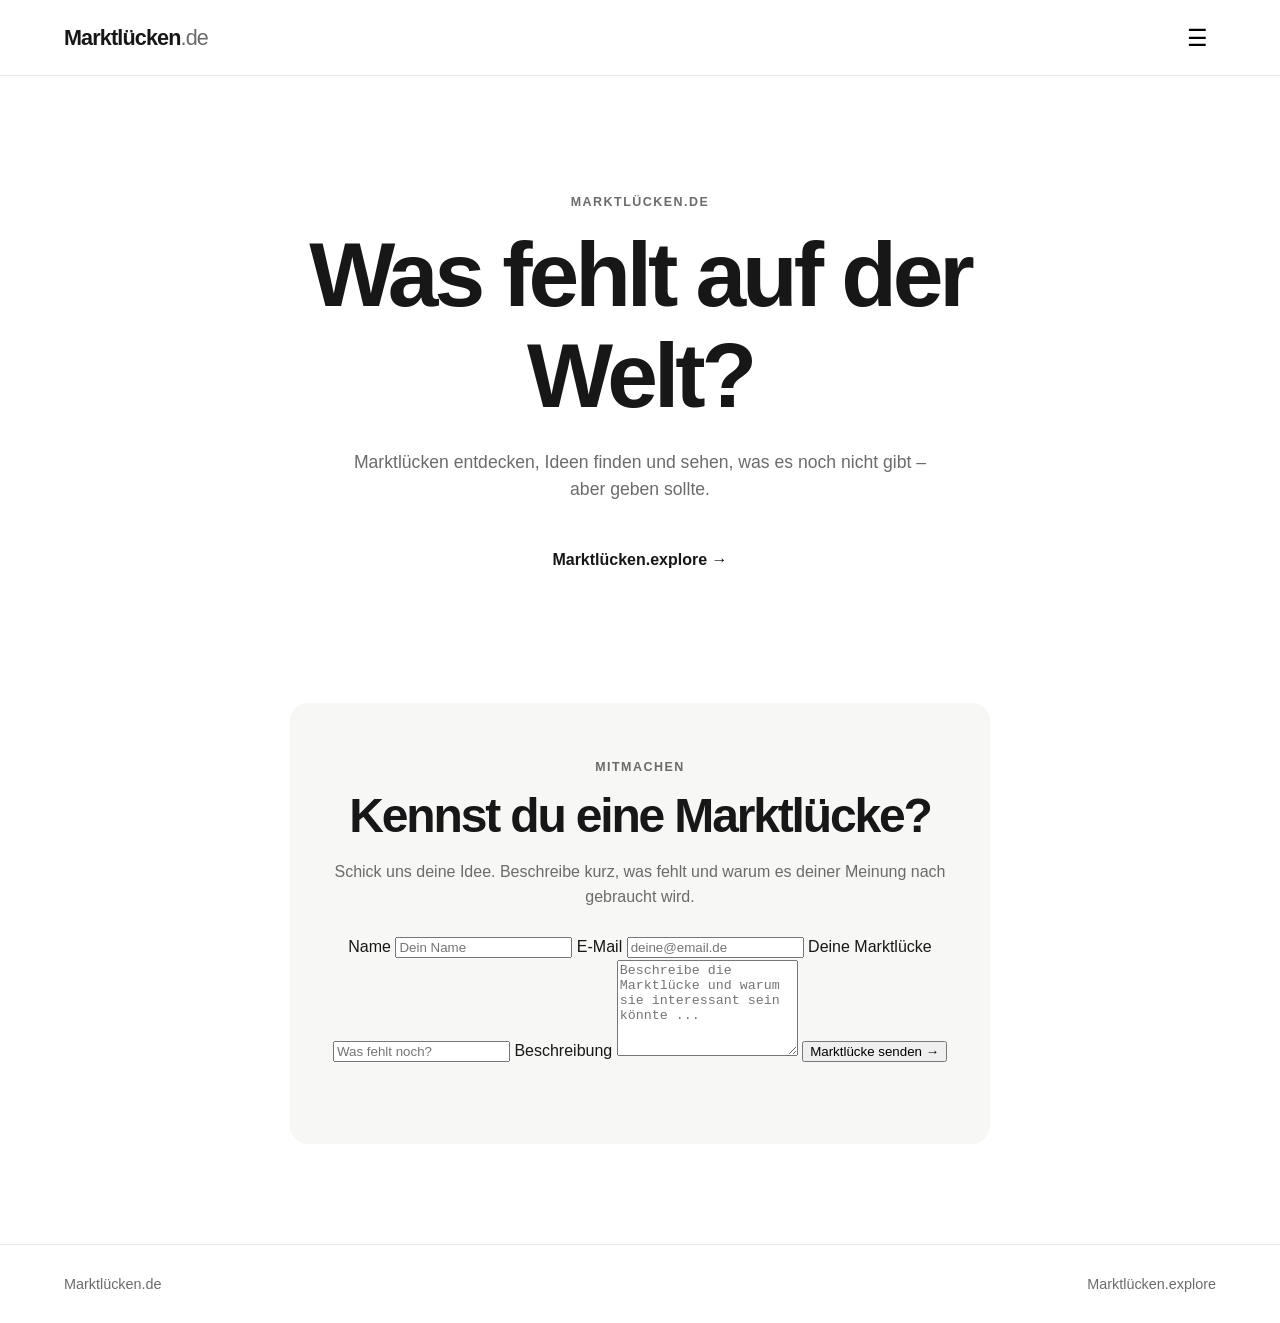
==== index.html @ 11bbe064 "Web3Forms Kontaktformular mit Access Key eingerichtet" ====
<!doctype html>
<html lang="de">
<head>
  <meta charset="UTF-8">
  <meta name="viewport" content="width=device-width, initial-scale=1.0">
  <meta name="description" content="Marktlücken.de – Die Startseite für die Entdeckung neuer Marktlücken.">
  <title>Marktlücken.de</title>
  <link rel="stylesheet" href="style.css">
</head>
<body>
  <header class="header">
    <a class="logo" href="index.html" aria-label="Marktlücken.de Startseite">Marktlücken<span>.de</span></a>
    <button class="menu-button" id="menuButton" aria-label="Menü öffnen" aria-expanded="false">☰</button>
    <nav class="menu" id="menu" aria-hidden="true">
      <a href="explore.html">Marktlücken.explore</a>
      <a href="#neu">Marktlücke einreichen</a>
    </nav>
  </header>

  <main>
    <section class="hero" id="suchen">
      <p class="eyebrow">Marktlücken.de</p>
      <h1>Was fehlt auf der Welt?</h1>
      <p class="intro">Marktlücken entdecken, Ideen finden und sehen, was es noch nicht gibt – aber geben sollte.</p>

      <a class="explore-button explore-button-main" href="explore.html">
        <span>Marktlücken.explore</span>
        <span class="explore-arrow">→</span>
      </a>
    </section>

    <section class="submit-section" id="neu">
      <p class="eyebrow">Mitmachen</p>
      <h2>Kennst du eine Marktlücke?</h2>
      <p>Schick uns deine Idee. Beschreibe kurz, was fehlt und warum es deiner Meinung nach gebraucht wird.</p>

      <form class="contact-form" id="submitForm">
        <input type="hidden" name="access_key" value="c2d65e1c-9440-48fb-8291-b206c6a3649f">
        <input type="hidden" name="subject" value="Neue Marktlücke über Marktlücken.de">
        <input type="hidden" name="from_name" value="Marktlücken.de">

        <label for="name">Name</label>
        <input id="name" name="name" type="text" autocomplete="name" placeholder="Dein Name" required>

        <label for="email">E-Mail</label>
        <input id="email" name="email" type="email" autocomplete="email" placeholder="deine@email.de" required>

        <label for="idea">Deine Marktlücke</label>
        <input id="idea" name="idea" type="text" placeholder="Was fehlt noch?" required>

        <label for="message">Beschreibung</label>
        <textarea id="message" name="message" rows="6" placeholder="Beschreibe die Marktlücke und warum sie interessant sein könnte ..." required></textarea>

        <button class="submit-form-button" type="submit">Marktlücke senden →</button>
        <p class="form-status" id="formStatus" role="status" aria-live="polite"></p>
      </form>
    </section>
  </main>

  <footer>
    <a href="index.html">Marktlücken.de</a>
    <a href="explore.html">Marktlücken.explore</a>
  </footer>

  <script src="script.js"></script>
</body>
</html>
---- style.css ----
* { box-sizing: border-box; }

:root {
  --text: #171717;
  --muted: #6b6b6b;
  --line: #e8e8e8;
  --surface: #f7f7f5;
  --accent: #171717;
}

html { scroll-behavior: smooth; }

body {
  margin: 0;
  color: var(--text);
  background: #fff;
  font-family: Inter, ui-sans-serif, -apple-system, BlinkMacSystemFont, "Segoe UI", sans-serif;
  line-height: 1.55;
}

a { color: inherit; text-decoration: none; }

.header {
  position: relative;
  display: flex;
  align-items: center;
  justify-content: space-between;
  height: 76px;
  padding: 0 5vw;
  border-bottom: 1px solid var(--line);
}

.logo { font-size: 1.35rem; font-weight: 800; letter-spacing: -0.04em; }
.logo span { font-weight: 500; color: var(--muted); }

.menu-button {
  border: 0;
  background: transparent;
  font-size: 1.45rem;
  cursor: pointer;
  padding: 8px;
}

.menu {
  position: absolute;
  z-index: 10;
  top: 68px;
  right: 5vw;
  display: none;
  width: 235px;
  padding: 10px;
  background: white;
  border: 1px solid var(--line);
  box-shadow: 0 12px 35px rgba(0,0,0,.08);
}
.menu.open { display: grid; }
.menu a { padding: 11px 12px; border-radius: 8px; font-size: .95rem; }
.menu a:hover { background: var(--surface); }

.hero {
  max-width: 900px;
  margin: 0 auto;
  padding: 13vh 24px 11vh;
  text-align: center;
}

.eyebrow {
  margin: 0 0 12px;
  color: var(--muted);
  font-size: .78rem;
  font-weight: 700;
  letter-spacing: .12em;
  text-transform: uppercase;
}

h1, h2, h3 { line-height: 1.1; letter-spacing: -.045em; }
h1 { margin: 0; font-size: clamp(2.8rem, 8vw, 5.7rem); }
h2 { margin: 0; font-size: clamp(2rem, 4vw, 3rem); }
h3 { margin: 12px 0 8px; font-size: 1.35rem; }

.intro { max-width: 590px; margin: 24px auto 32px; color: var(--muted); font-size: 1.1rem; }

.search { display: flex; max-width: 650px; margin: 0 auto 15px; padding: 5px; border: 1px solid #d8d8d8; border-radius: 12px; }
.search input { min-width: 0; flex: 1; border: 0; outline: 0; padding: 13px 14px; font: inherit; font-size: 1rem; }
.search button, .explore-button, .outline-button { border: 0; border-radius: 8px; padding: 12px 18px; background: var(--accent); color: #fff; font: inherit; font-weight: 650; cursor: pointer; }
.explore-button { display: inline-block; background: transparent; color: var(--text); }
.explore-button:hover { text-decoration: underline; }

.section { max-width: 1100px; margin: 0 auto; padding: 80px 24px; }
.section-heading { margin-bottom: 28px; }
.cards { display: grid; grid-template-columns: repeat(3, 1fr); gap: 16px; }
.card { padding: 25px; border: 1px solid var(--line); border-radius: 14px; }
.card p { margin: 0 0 22px; color: var(--muted); }
.card a { font-weight: 650; font-size: .92rem; }
.tag { color: var(--muted); font-size: .78rem; font-weight: 650; }

.submit-section { margin: 20px auto 100px; max-width: 700px; padding: 55px 30px; text-align: center; background: var(--surface); border-radius: 18px; }
.submit-section p:not(.eyebrow) { color: var(--muted); margin: 18px auto 25px; }
.outline-button { background: transparent; color: var(--text); border: 1px solid #bbb; }

footer { display: flex; justify-content: space-between; padding: 28px 5vw; border-top: 1px solid var(--line); color: var(--muted); font-size: .9rem; }
footer a:hover { color: var(--text); }

.sr-only { position: absolute; width: 1px; height: 1px; padding: 0; margin: -1px; overflow: hidden; clip: rect(0,0,0,0); white-space: nowrap; border: 0; }

@media (max-width: 720px) {
  .hero { padding-top: 10vh; }
  .cards { grid-template-columns: 1fr; }
  .search { flex-direction: column; border: 0; gap: 8px; }
  .search input { border: 1px solid #d8d8d8; border-radius: 10px; }
  .search button { width: 100%; }
  footer { flex-direction: column; gap: 8px; }
}
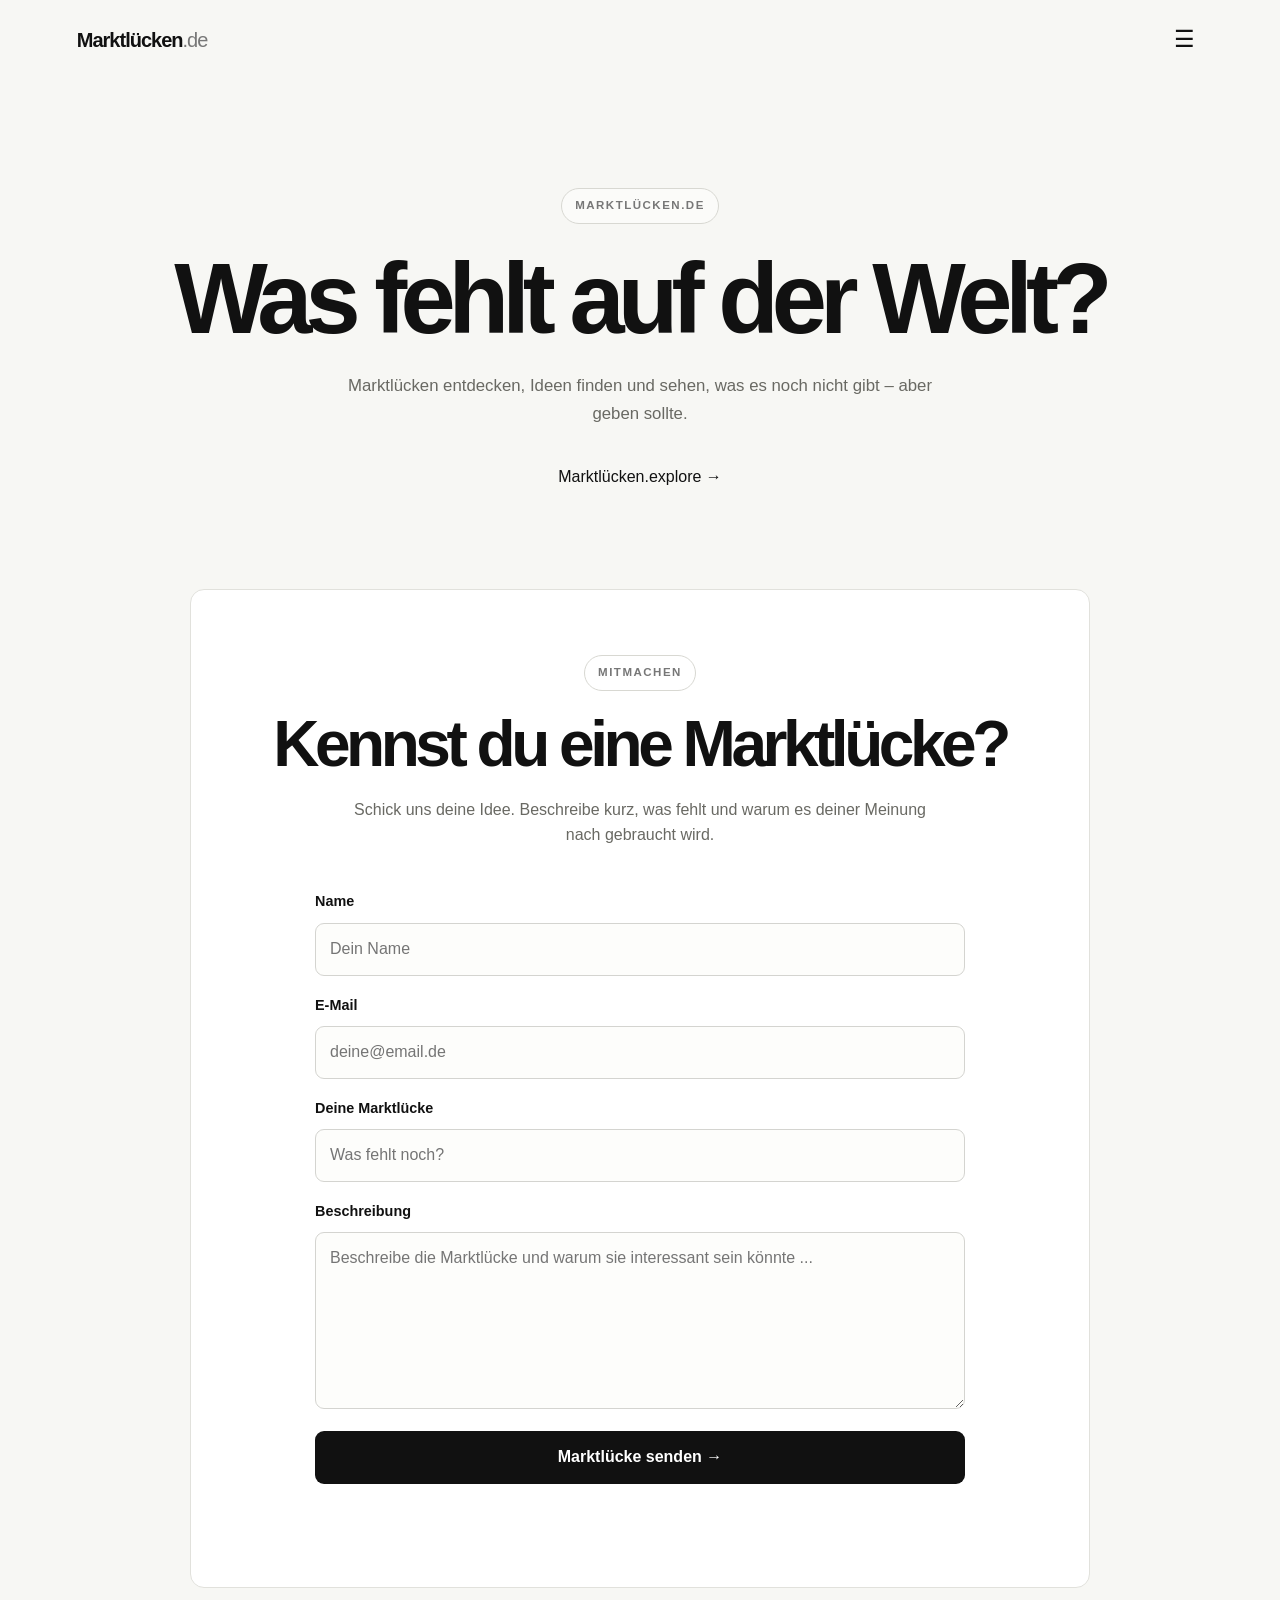
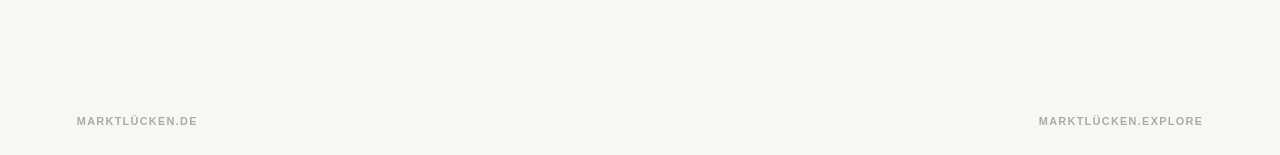
==== commit 17e206dd: "Favicon und Apple Touch Icon auf Startseite einbinden" ====
--- a/index.html
+++ b/index.html
@@ -5,6 +5,10 @@
   <meta name="viewport" content="width=device-width, initial-scale=1.0">
   <meta name="description" content="Marktlücken.de – Die Startseite für die Entdeckung neuer Marktlücken.">
   <title>Marktlücken.de</title>
+  <link rel="apple-touch-icon" sizes="180x180" href="/apple-touch-icon.png">
+  <link rel="icon" type="image/png" sizes="32x32" href="/favicon-32x32.png">
+  <link rel="icon" type="image/png" sizes="16x16" href="/favicon-16x16.png">
+  <link rel="manifest" href="/site.webmanifest">
   <link rel="stylesheet" href="style.css">
 </head>
 <body>
--- a/style.css
+++ b/style.css
@@ -1,113 +1,36 @@
 * { box-sizing: border-box; }
-
-:root {
-  --text: #171717;
-  --muted: #6b6b6b;
-  --line: #e8e8e8;
-  --surface: #f7f7f5;
-  --accent: #171717;
-}
-
-html { scroll-behavior: smooth; }
-
-body {
-  margin: 0;
-  color: var(--text);
-  background: #fff;
-  font-family: Inter, ui-sans-serif, -apple-system, BlinkMacSystemFont, "Segoe UI", sans-serif;
-  line-height: 1.55;
-}
-
-a { color: inherit; text-decoration: none; }
-
-.header {
-  position: relative;
-  display: flex;
-  align-items: center;
-  justify-content: space-between;
-  height: 76px;
-  padding: 0 5vw;
-  border-bottom: 1px solid var(--line);
-}
-
-.logo { font-size: 1.35rem; font-weight: 800; letter-spacing: -0.04em; }
-.logo span { font-weight: 500; color: var(--muted); }
-
-.menu-button {
-  border: 0;
-  background: transparent;
-  font-size: 1.45rem;
-  cursor: pointer;
-  padding: 8px;
-}
-
-.menu {
-  position: absolute;
-  z-index: 10;
-  top: 68px;
-  right: 5vw;
-  display: none;
-  width: 235px;
-  padding: 10px;
-  background: white;
-  border: 1px solid var(--line);
-  box-shadow: 0 12px 35px rgba(0,0,0,.08);
-}
-.menu.open { display: grid; }
-.menu a { padding: 11px 12px; border-radius: 8px; font-size: .95rem; }
-.menu a:hover { background: var(--surface); }
-
-.hero {
-  max-width: 900px;
-  margin: 0 auto;
-  padding: 13vh 24px 11vh;
-  text-align: center;
-}
-
-.eyebrow {
-  margin: 0 0 12px;
-  color: var(--muted);
-  font-size: .78rem;
-  font-weight: 700;
-  letter-spacing: .12em;
-  text-transform: uppercase;
-}
-
-h1, h2, h3 { line-height: 1.1; letter-spacing: -.045em; }
-h1 { margin: 0; font-size: clamp(2.8rem, 8vw, 5.7rem); }
-h2 { margin: 0; font-size: clamp(2rem, 4vw, 3rem); }
-h3 { margin: 12px 0 8px; font-size: 1.35rem; }
-
-.intro { max-width: 590px; margin: 24px auto 32px; color: var(--muted); font-size: 1.1rem; }
-
-.search { display: flex; max-width: 650px; margin: 0 auto 15px; padding: 5px; border: 1px solid #d8d8d8; border-radius: 12px; }
-.search input { min-width: 0; flex: 1; border: 0; outline: 0; padding: 13px 14px; font: inherit; font-size: 1rem; }
-.search button, .explore-button, .outline-button { border: 0; border-radius: 8px; padding: 12px 18px; background: var(--accent); color: #fff; font: inherit; font-weight: 650; cursor: pointer; }
-.explore-button { display: inline-block; background: transparent; color: var(--text); }
-.explore-button:hover { text-decoration: underline; }
-
-.section { max-width: 1100px; margin: 0 auto; padding: 80px 24px; }
-.section-heading { margin-bottom: 28px; }
-.cards { display: grid; grid-template-columns: repeat(3, 1fr); gap: 16px; }
-.card { padding: 25px; border: 1px solid var(--line); border-radius: 14px; }
-.card p { margin: 0 0 22px; color: var(--muted); }
-.card a { font-weight: 650; font-size: .92rem; }
-.tag { color: var(--muted); font-size: .78rem; font-weight: 650; }
-
-.submit-section { margin: 20px auto 100px; max-width: 700px; padding: 55px 30px; text-align: center; background: var(--surface); border-radius: 18px; }
-.submit-section p:not(.eyebrow) { color: var(--muted); margin: 18px auto 25px; }
-.outline-button { background: transparent; color: var(--text); border: 1px solid #bbb; }
-
-footer { display: flex; justify-content: space-between; padding: 28px 5vw; border-top: 1px solid var(--line); color: var(--muted); font-size: .9rem; }
-footer a:hover { color: var(--text); }
-
-.sr-only { position: absolute; width: 1px; height: 1px; padding: 0; margin: -1px; overflow: hidden; clip: rect(0,0,0,0); white-space: nowrap; border: 0; }
-
-@media (max-width: 720px) {
-  .hero { padding-top: 10vh; }
-  .cards { grid-template-columns: 1fr; }
-  .search { flex-direction: column; border: 0; gap: 8px; }
-  .search input { border: 1px solid #d8d8d8; border-radius: 10px; }
-  .search button { width: 100%; }
-  footer { flex-direction: column; gap: 8px; }
-}
+:root { --text:#111; --muted:#696963; --line:#d8d8d2; --surface:#fff; --page:#f7f7f4; }
+html { scroll-behavior:smooth; }
+body { margin:0; min-height:100vh; color:var(--text); background:var(--page); font-family:Inter,-apple-system,BlinkMacSystemFont,"Segoe UI",sans-serif; line-height:1.55; }
+a { color:inherit; text-decoration:none; } button,input,textarea,select { font:inherit; }
+.header { position:relative; height:80px; display:flex; align-items:center; justify-content:space-between; padding:0 6vw; }
+.logo { font-size:1.25rem; font-weight:800; letter-spacing:-.05em; } .logo span { font-weight:400; color:#777; }
+.menu-button { border:0; background:transparent; color:var(--text); font-size:1.45rem; cursor:pointer; padding:8px; }
+.menu { position:absolute; z-index:20; top:68px; right:6vw; display:none; width:250px; padding:10px; background:#fff; border:1px solid var(--line); border-radius:10px; box-shadow:0 16px 40px rgba(0,0,0,.08); }
+.menu.open { display:grid; } .menu a { padding:11px 12px; border-radius:8px; font-size:.92rem; } .menu a:hover { background:#f3f3ef; }
+main { min-height:calc(100vh - 80px); } .hero { max-width:1000px; margin:0 auto; padding:12vh 24px 11vh; text-align:center; }
+.eyebrow { display:inline-flex; align-items:center; gap:8px; margin:0 0 26px; padding:8px 13px; border:1px solid var(--line); border-radius:999px; color:#777; background:rgba(255,255,255,.45); font-size:.72rem; font-weight:800; letter-spacing:.13em; text-transform:uppercase; }
+h1,h2,h3 { line-height:.98; letter-spacing:-.07em; } h1 { margin:0; font-size:clamp(3.2rem,8vw,6.2rem); font-weight:850; } h2 { margin:0; font-size:clamp(2.4rem,5vw,4.6rem); font-weight:850; } h3 { margin:12px 0 8px; font-size:1.55rem; }
+.intro { max-width:600px; margin:25px auto 38px; color:var(--muted); font-size:1.05rem; line-height:1.65; }
+.submit-section { width:min(900px,calc(100% - 32px)); margin:0 auto 100px; padding:65px 40px; text-align:center; background:#fff; border:1px solid #e1e1dc; border-radius:14px; }
+.submit-section .eyebrow { margin-bottom:22px; } .submit-section > p:not(.eyebrow) { max-width:580px; margin:22px auto 32px; color:var(--muted); }
+.contact-form { max-width:650px; margin:35px auto 0; display:grid; gap:10px; text-align:left; } .contact-form label { margin-top:8px; font-size:.9rem; font-weight:700; }
+.contact-form input,.contact-form textarea { width:100%; border:1px solid #d4d4d0; border-radius:9px; background:#fdfdfb; color:var(--text); padding:13px 14px; outline:none; } .contact-form input:focus,.contact-form textarea:focus { border-color:#777; box-shadow:0 0 0 3px rgba(0,0,0,.05); } .contact-form textarea { resize:vertical; min-height:150px; }
+.submit-form-button,.outline-button { cursor:pointer; border-radius:9px; padding:14px 18px; font-weight:750; transition:transform .2s ease,background .2s ease,box-shadow .2s ease; }
+.submit-form-button { margin-top:12px; border:0; background:#111; color:#fff; } .submit-form-button:hover,.outline-button:hover { transform:translateY(-2px); } .submit-form-button:disabled { cursor:wait; opacity:.6; }
+.form-status { min-height:24px; margin:4px 0 0; font-size:.92rem; text-align:center; } .form-status.success { color:#28723b; } .form-status.error { color:#a12828; }
+.explore-hero { padding-bottom:7vh; } .search { width:min(650px,100%); margin:0 auto; display:flex; gap:10px; } .search input { flex:1; min-width:0; border:1px solid #d4d4d0; border-radius:9px; background:#fff; padding:15px 16px; outline:none; } .search input:focus { border-color:#777; box-shadow:0 0 0 3px rgba(0,0,0,.05); } .search button { border:0; border-radius:9px; padding:0 22px; background:#111; color:#fff; font-weight:750; cursor:pointer; }
+.section { width:min(1100px,calc(100% - 32px)); margin:0 auto 100px; } .section-heading { display:flex; align-items:end; justify-content:space-between; gap:36px; margin-bottom:35px; } .section-heading .eyebrow { margin-bottom:16px; }
+.results-count { margin:14px 0 0; color:var(--muted); font-size:.88rem; }
+.explore-controls { display:flex; align-items:end; justify-content:flex-end; flex-wrap:wrap; gap:10px; padding:10px; border:1px solid #deded8; border-radius:14px; background:#fff; box-shadow:0 8px 25px rgba(0,0,0,.035); }
+.explore-controls label { display:grid; gap:5px; min-width:155px; } .explore-controls label > span { padding-left:2px; color:#777; font-size:.66rem; font-weight:800; letter-spacing:.1em; text-transform:uppercase; }
+.explore-controls select { width:100%; height:44px; border:1px solid #d4d4d0; border-radius:9px; background:#f9f9f6; color:#111; padding:0 34px 0 12px; outline:none; cursor:pointer; } .explore-controls select:hover { background:#f3f3ef; } .explore-controls select:focus { border-color:#777; box-shadow:0 0 0 3px rgba(0,0,0,.05); }
+.random-button { height:44px; border:0; border-radius:9px; padding:0 15px; background:#111; color:#fff; font-weight:750; cursor:pointer; white-space:nowrap; transition:transform .2s ease,box-shadow .2s ease; } .random-button span { display:inline-block; margin-left:6px; transition:transform .2s ease; } .random-button:hover { transform:translateY(-2px); box-shadow:0 8px 18px rgba(0,0,0,.12); } .random-button:hover span { transform:translate(2px,-2px); }
+.cards { display:grid; grid-template-columns:repeat(2,minmax(0,1fr)); gap:16px; } .card { padding:30px; background:#fff; border:1px solid #e1e1dc; border-radius:12px; transition:transform .2s ease,box-shadow .2s ease; } .card:hover { transform:translateY(-3px); box-shadow:0 14px 30px rgba(0,0,0,.07); }
+.card-topline { display:flex; align-items:center; justify-content:space-between; gap:12px; } .idea-number { font-size:.72rem; font-weight:850; letter-spacing:.1em; color:#111; } .card .tag { color:#777; font-size:.7rem; font-weight:800; letter-spacing:.11em; text-transform:uppercase; } .card p { margin:0 0 20px; color:var(--muted); line-height:1.65; } .card a { font-size:.9rem; font-weight:750; } .card a:hover { text-decoration:underline; }
+.no-results { color:var(--muted); text-align:center; padding:30px; } .outline-button { border:1px solid #bbb; background:transparent; color:#111; white-space:nowrap; }
+footer { display:flex; justify-content:space-between; gap:20px; padding:25px 6vw; color:#aaa; font-size:.68rem; font-weight:700; letter-spacing:.12em; text-transform:uppercase; } footer a:hover { color:#111; }
+.sr-only { position:absolute; width:1px; height:1px; padding:0; margin:-1px; overflow:hidden; clip:rect(0,0,0,0); white-space:nowrap; border:0; }
+@media(max-width:900px){ .section-heading{align-items:flex-start;flex-direction:column}.explore-controls{width:100%;justify-content:flex-start} }
+@media(max-width:720px){ .header{height:70px;padding:0 24px}.menu{top:62px;right:24px}main{min-height:calc(100vh - 70px)}.hero{padding:9vh 20px 8vh}h1{font-size:14vw}.intro{font-size:.96rem}.submit-section{padding:45px 20px}.search{flex-direction:column}.search button{min-height:50px}.explore-controls{display:grid;grid-template-columns:1fr 1fr;padding:9px}.explore-controls label{min-width:0}.random-button{width:100%;grid-column:1 / -1}.cards{grid-template-columns:1fr}.card{padding:24px}footer{flex-direction:column;gap:8px;padding:20px 24px} }
+@media(max-width:430px){ .explore-controls{grid-template-columns:1fr}.random-button{grid-column:auto} }
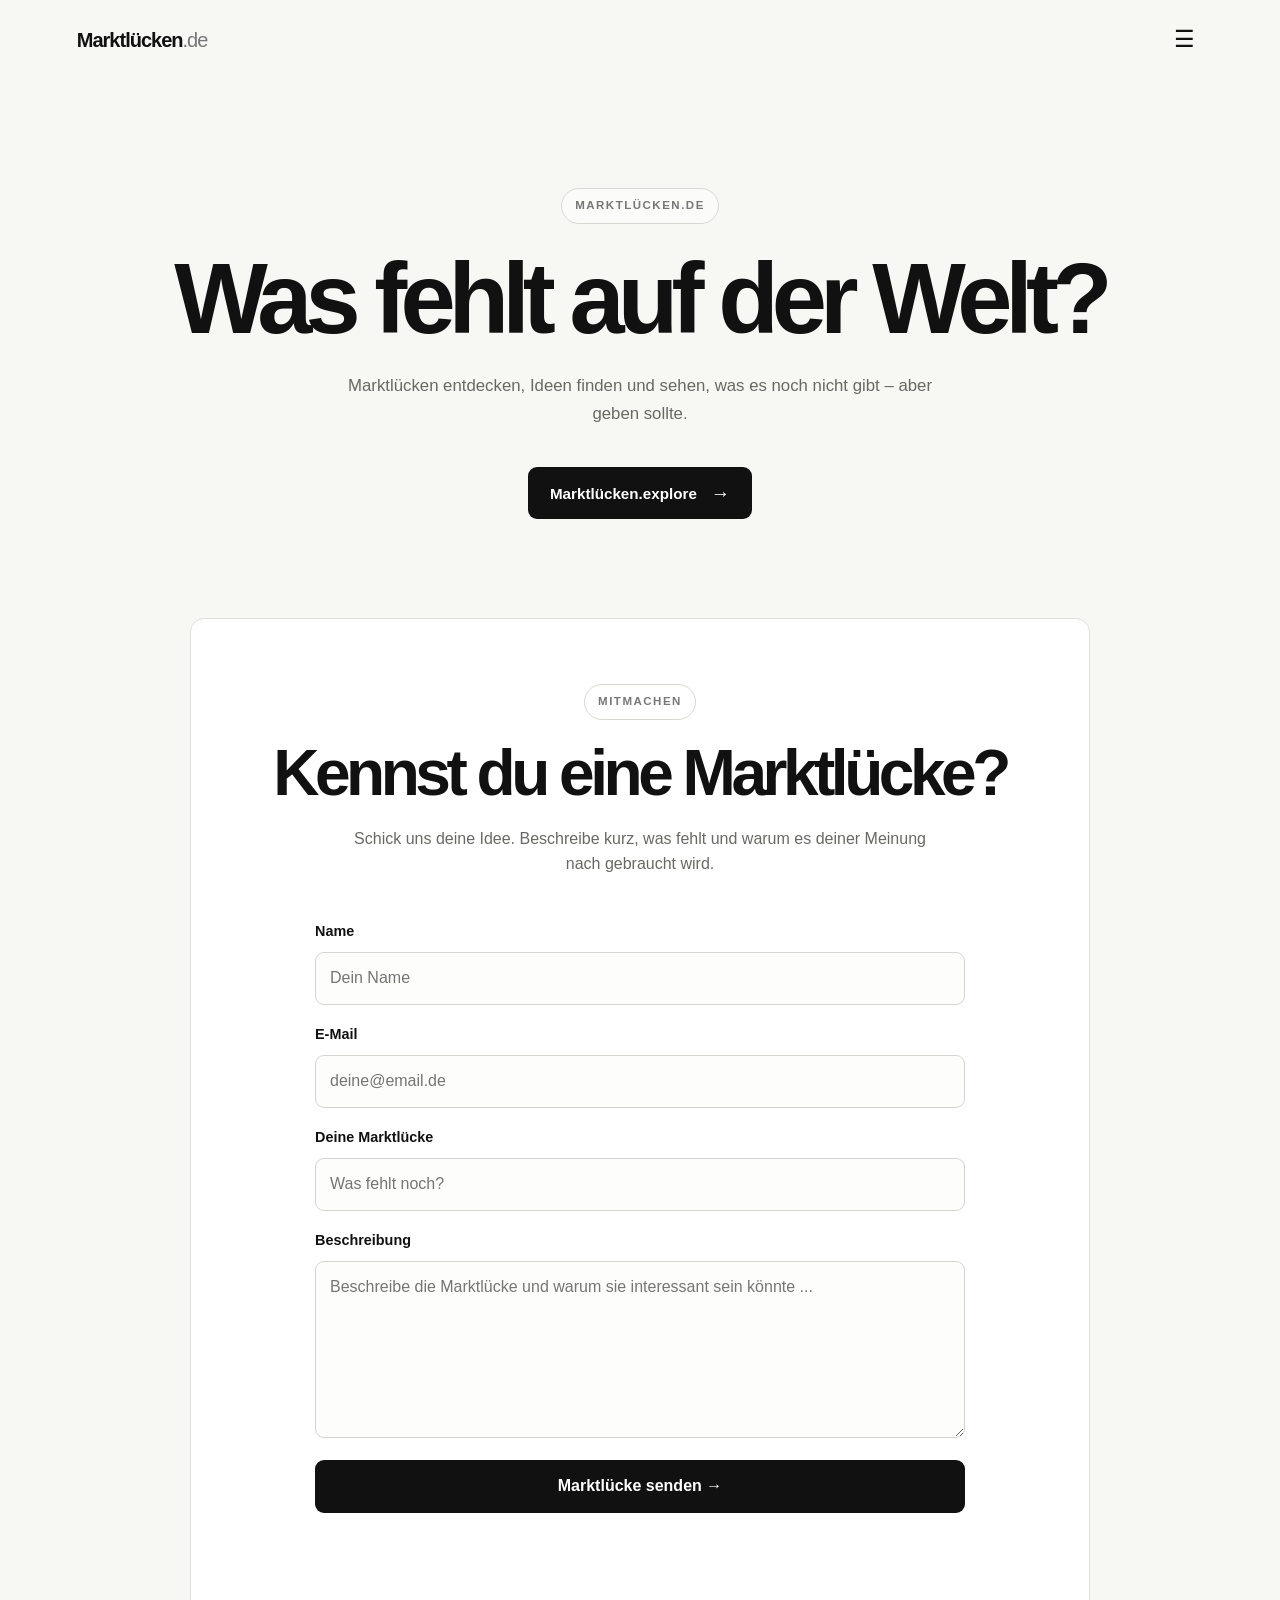
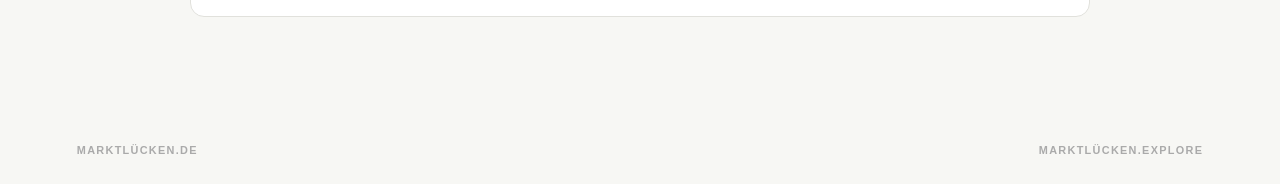
==== commit 81933513: "CSS-Cache für Explore-Button umgehen" ====
--- a/index.html
+++ b/index.html
@@ -5,11 +5,12 @@
   <meta name="viewport" content="width=device-width, initial-scale=1.0">
   <meta name="description" content="Marktlücken.de – Die Startseite für die Entdeckung neuer Marktlücken.">
   <title>Marktlücken.de</title>
-  <link rel="apple-touch-icon" sizes="180x180" href="/apple-touch-icon.png">
-  <link rel="icon" type="image/png" sizes="32x32" href="/favicon-32x32.png">
-  <link rel="icon" type="image/png" sizes="16x16" href="/favicon-16x16.png">
-  <link rel="manifest" href="/site.webmanifest">
-  <link rel="stylesheet" href="style.css">
+  <link rel="icon" href="favicon.ico" sizes="any">
+  <link rel="icon" type="image/png" sizes="32x32" href="favicon-32x32.png">
+  <link rel="icon" type="image/png" sizes="16x16" href="favicon-16x16.png">
+  <link rel="apple-touch-icon" sizes="180x180" href="apple-touch-icon.png">
+  <link rel="manifest" href="site.webmanifest">
+  <link rel="stylesheet" href="style.css?v=2">
 </head>
 <body>
   <header class="header">
--- a/style.css
+++ b/style.css
@@ -12,6 +12,11 @@
 .eyebrow { display:inline-flex; align-items:center; gap:8px; margin:0 0 26px; padding:8px 13px; border:1px solid var(--line); border-radius:999px; color:#777; background:rgba(255,255,255,.45); font-size:.72rem; font-weight:800; letter-spacing:.13em; text-transform:uppercase; }
 h1,h2,h3 { line-height:.98; letter-spacing:-.07em; } h1 { margin:0; font-size:clamp(3.2rem,8vw,6.2rem); font-weight:850; } h2 { margin:0; font-size:clamp(2.4rem,5vw,4.6rem); font-weight:850; } h3 { margin:12px 0 8px; font-size:1.55rem; }
 .intro { max-width:600px; margin:25px auto 38px; color:var(--muted); font-size:1.05rem; line-height:1.65; }
+.explore-button { display:inline-flex; align-items:center; justify-content:center; gap:14px; min-height:52px; padding:0 22px; border:0; border-radius:9px; background:#111; color:#fff; font-size:.95rem; font-weight:750; line-height:1; cursor:pointer; transition:transform .2s ease,box-shadow .2s ease,background .2s ease; }
+.explore-button:hover { transform:translateY(-2px); box-shadow:0 10px 22px rgba(0,0,0,.14); background:#222; }
+.explore-button-main { margin-top:2px; }
+.explore-arrow { display:inline-block; font-size:1.2rem; transition:transform .2s ease; }
+.explore-button:hover .explore-arrow { transform:translateX(4px); }
 .submit-section { width:min(900px,calc(100% - 32px)); margin:0 auto 100px; padding:65px 40px; text-align:center; background:#fff; border:1px solid #e1e1dc; border-radius:14px; }
 .submit-section .eyebrow { margin-bottom:22px; } .submit-section > p:not(.eyebrow) { max-width:580px; margin:22px auto 32px; color:var(--muted); }
 .contact-form { max-width:650px; margin:35px auto 0; display:grid; gap:10px; text-align:left; } .contact-form label { margin-top:8px; font-size:.9rem; font-weight:700; }
@@ -23,7 +28,7 @@
 .section { width:min(1100px,calc(100% - 32px)); margin:0 auto 100px; } .section-heading { display:flex; align-items:end; justify-content:space-between; gap:36px; margin-bottom:35px; } .section-heading .eyebrow { margin-bottom:16px; }
 .results-count { margin:14px 0 0; color:var(--muted); font-size:.88rem; }
 .explore-controls { display:flex; align-items:end; justify-content:flex-end; flex-wrap:wrap; gap:10px; padding:10px; border:1px solid #deded8; border-radius:14px; background:#fff; box-shadow:0 8px 25px rgba(0,0,0,.035); }
-.explore-controls label { display:grid; gap:5px; min-width:155px; } .explore-controls label > span { padding-left:2px; color:#777; font-size:.66rem; font-weight:800; letter-spacing:.1em; text-transform:uppercase; }
+.explore-controls label { display:grid; gap:5px; min-width:155px; } .explore-controls label > span { padding-left:2px; color:#777; font-size:.66em; font-weight:800; letter-spacing:.1em; text-transform:uppercase; }
 .explore-controls select { width:100%; height:44px; border:1px solid #d4d4d0; border-radius:9px; background:#f9f9f6; color:#111; padding:0 34px 0 12px; outline:none; cursor:pointer; } .explore-controls select:hover { background:#f3f3ef; } .explore-controls select:focus { border-color:#777; box-shadow:0 0 0 3px rgba(0,0,0,.05); }
 .random-button { height:44px; border:0; border-radius:9px; padding:0 15px; background:#111; color:#fff; font-weight:750; cursor:pointer; white-space:nowrap; transition:transform .2s ease,box-shadow .2s ease; } .random-button span { display:inline-block; margin-left:6px; transition:transform .2s ease; } .random-button:hover { transform:translateY(-2px); box-shadow:0 8px 18px rgba(0,0,0,.12); } .random-button:hover span { transform:translate(2px,-2px); }
 .cards { display:grid; grid-template-columns:repeat(2,minmax(0,1fr)); gap:16px; } .card { padding:30px; background:#fff; border:1px solid #e1e1dc; border-radius:12px; transition:transform .2s ease,box-shadow .2s ease; } .card:hover { transform:translateY(-3px); box-shadow:0 14px 30px rgba(0,0,0,.07); }
@@ -32,5 +37,5 @@
 footer { display:flex; justify-content:space-between; gap:20px; padding:25px 6vw; color:#aaa; font-size:.68rem; font-weight:700; letter-spacing:.12em; text-transform:uppercase; } footer a:hover { color:#111; }
 .sr-only { position:absolute; width:1px; height:1px; padding:0; margin:-1px; overflow:hidden; clip:rect(0,0,0,0); white-space:nowrap; border:0; }
 @media(max-width:900px){ .section-heading{align-items:flex-start;flex-direction:column}.explore-controls{width:100%;justify-content:flex-start} }
-@media(max-width:720px){ .header{height:70px;padding:0 24px}.menu{top:62px;right:24px}main{min-height:calc(100vh - 70px)}.hero{padding:9vh 20px 8vh}h1{font-size:14vw}.intro{font-size:.96rem}.submit-section{padding:45px 20px}.search{flex-direction:column}.search button{min-height:50px}.explore-controls{display:grid;grid-template-columns:1fr 1fr;padding:9px}.explore-controls label{min-width:0}.random-button{width:100%;grid-column:1 / -1}.cards{grid-template-columns:1fr}.card{padding:24px}footer{flex-direction:column;gap:8px;padding:20px 24px} }
+@media(max-width:720px){ .header{height:70px;padding:0 24px}.menu{top:62px;right:24px}main{min-height:calc(100vh - 70px)}.hero{padding:9vh 20px 8vh}h1{font-size:14vw}.intro{font-size:.96rem}.explore-button{min-height:50px;width:100%;max-width:320px}.submit-section{padding:45px 20px}.search{flex-direction:column}.search button{min-height:50px}.explore-controls{display:grid;grid-template-columns:1fr 1fr;padding:9px}.explore-controls label{min-width:0}.random-button{width:100%;grid-column:1 / -1}.cards{grid-template-columns:1fr}.card{padding:24px}footer{flex-direction:column;gap:8px;padding:20px 24px} }
 @media(max-width:430px){ .explore-controls{grid-template-columns:1fr}.random-button{grid-column:auto} }
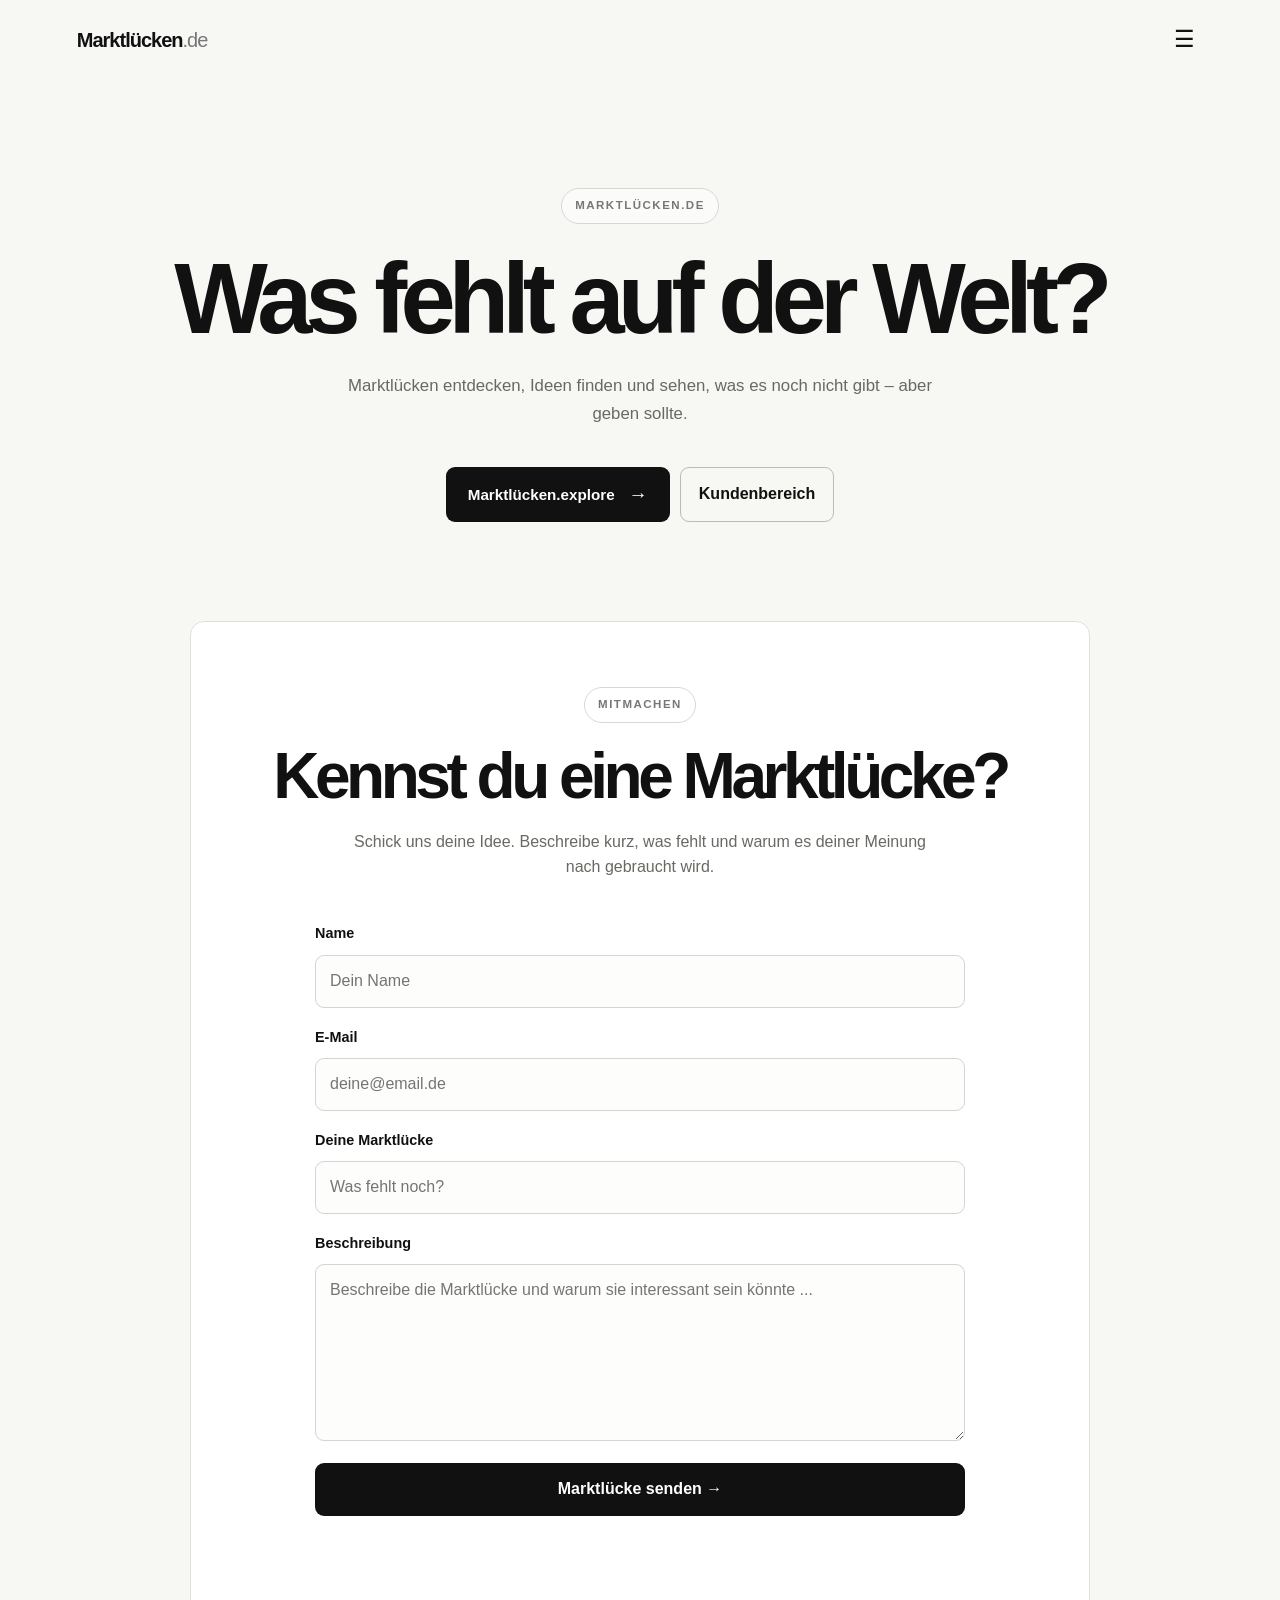
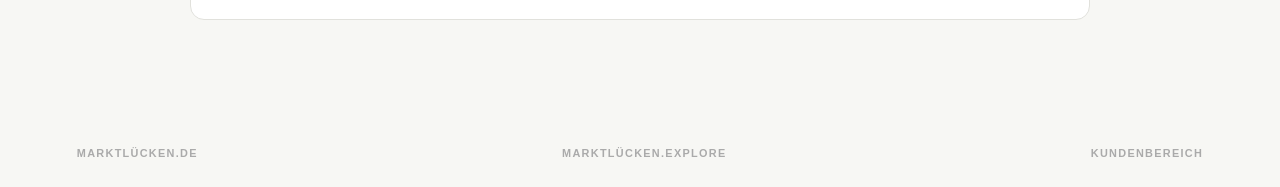
==== commit 28066d80: "Startseite um Kundenbereich und Notfallmodus ergänzen" ====
--- a/index.html
+++ b/index.html
@@ -1,72 +1 @@
-<!doctype html>
-<html lang="de">
-<head>
-  <meta charset="UTF-8">
-  <meta name="viewport" content="width=device-width, initial-scale=1.0">
-  <meta name="description" content="Marktlücken.de – Die Startseite für die Entdeckung neuer Marktlücken.">
-  <title>Marktlücken.de</title>
-  <link rel="icon" href="favicon.ico" sizes="any">
-  <link rel="icon" type="image/png" sizes="32x32" href="favicon-32x32.png">
-  <link rel="icon" type="image/png" sizes="16x16" href="favicon-16x16.png">
-  <link rel="apple-touch-icon" sizes="180x180" href="apple-touch-icon.png">
-  <link rel="manifest" href="site.webmanifest">
-  <link rel="stylesheet" href="style.css?v=2">
-</head>
-<body>
-  <header class="header">
-    <a class="logo" href="index.html" aria-label="Marktlücken.de Startseite">Marktlücken<span>.de</span></a>
-    <button class="menu-button" id="menuButton" aria-label="Menü öffnen" aria-expanded="false">☰</button>
-    <nav class="menu" id="menu" aria-hidden="true">
-      <a href="explore.html">Marktlücken.explore</a>
-      <a href="#neu">Marktlücke einreichen</a>
-    </nav>
-  </header>
-
-  <main>
-    <section class="hero" id="suchen">
-      <p class="eyebrow">Marktlücken.de</p>
-      <h1>Was fehlt auf der Welt?</h1>
-      <p class="intro">Marktlücken entdecken, Ideen finden und sehen, was es noch nicht gibt – aber geben sollte.</p>
-
-      <a class="explore-button explore-button-main" href="explore.html">
-        <span>Marktlücken.explore</span>
-        <span class="explore-arrow">→</span>
-      </a>
-    </section>
-
-    <section class="submit-section" id="neu">
-      <p class="eyebrow">Mitmachen</p>
-      <h2>Kennst du eine Marktlücke?</h2>
-      <p>Schick uns deine Idee. Beschreibe kurz, was fehlt und warum es deiner Meinung nach gebraucht wird.</p>
-
-      <form class="contact-form" id="submitForm">
-        <input type="hidden" name="access_key" value="c2d65e1c-9440-48fb-8291-b206c6a3649f">
-        <input type="hidden" name="subject" value="Neue Marktlücke über Marktlücken.de">
-        <input type="hidden" name="from_name" value="Marktlücken.de">
-
-        <label for="name">Name</label>
-        <input id="name" name="name" type="text" autocomplete="name" placeholder="Dein Name" required>
-
-        <label for="email">E-Mail</label>
-        <input id="email" name="email" type="email" autocomplete="email" placeholder="deine@email.de" required>
-
-        <label for="idea">Deine Marktlücke</label>
-        <input id="idea" name="idea" type="text" placeholder="Was fehlt noch?" required>
-
-        <label for="message">Beschreibung</label>
-        <textarea id="message" name="message" rows="6" placeholder="Beschreibe die Marktlücke und warum sie interessant sein könnte ..." required></textarea>
-
-        <button class="submit-form-button" type="submit">Marktlücke senden →</button>
-        <p class="form-status" id="formStatus" role="status" aria-live="polite"></p>
-      </form>
-    </section>
-  </main>
-
-  <footer>
-    <a href="index.html">Marktlücken.de</a>
-    <a href="explore.html">Marktlücken.explore</a>
-  </footer>
-
-  <script src="script.js"></script>
-</body>
-</html>
+<!doctype html><html lang="de"><head><meta charset="UTF-8"><meta name="viewport" content="width=device-width, initial-scale=1.0"><meta name="description" content="Marktlücken.de – Die Startseite für die Entdeckung neuer Marktlücken."><title>Marktlücken.de</title><link rel="icon" href="favicon.ico" sizes="any"><link rel="icon" type="image/png" sizes="32x32" href="favicon-32x32.png"><link rel="icon" type="image/png" sizes="16x16" href="favicon-16x16.png"><link rel="apple-touch-icon" sizes="180x180" href="apple-touch-icon.png"><link rel="manifest" href="site.webmanifest"><link rel="stylesheet" href="style.css?v=6"></head><body><header class="header"><a class="logo" href="index.html" aria-label="Marktlücken.de Startseite">Marktlücken<span>.de</span></a><button class="menu-button" id="menuButton" aria-label="Menü öffnen" aria-expanded="false">☰</button><nav class="menu" id="menu" aria-hidden="true"><a href="explore.html">Marktlücken.explore</a><a href="login.html">Kundenbereich</a><a href="#neu">Marktlücke einreichen</a></nav></header><main><section class="hero" id="suchen"><p class="eyebrow">Marktlücken.de</p><h1>Was fehlt auf der Welt?</h1><p class="intro">Marktlücken entdecken, Ideen finden und sehen, was es noch nicht gibt – aber geben sollte.</p><div style="display:flex;gap:10px;justify-content:center;flex-wrap:wrap"><a class="explore-button explore-button-main" href="explore.html"><span>Marktlücken.explore</span><span class="explore-arrow">→</span></a><a class="outline-button explore-button-main" href="login.html">Kundenbereich</a></div></section><section class="submit-section" id="neu"><p class="eyebrow">Mitmachen</p><h2>Kennst du eine Marktlücke?</h2><p>Schick uns deine Idee. Beschreibe kurz, was fehlt und warum es deiner Meinung nach gebraucht wird.</p><form class="contact-form" id="submitForm"><input type="hidden" name="access_key" value="c2d65e1c-9440-48fb-8291-b206c6a3649f"><input type="hidden" name="subject" value="Neue Marktlücke über Marktlücken.de"><input type="hidden" name="from_name" value="Marktlücken.de"><label for="name">Name</label><input id="name" name="name" type="text" autocomplete="name" placeholder="Dein Name" required><label for="email">E-Mail</label><input id="email" name="email" type="email" autocomplete="email" placeholder="deine@email.de" required><label for="idea">Deine Marktlücke</label><input id="idea" name="idea" type="text" placeholder="Was fehlt noch?" required><label for="message">Beschreibung</label><textarea id="message" name="message" rows="6" placeholder="Beschreibe die Marktlücke und warum sie interessant sein könnte ..." required></textarea><button class="submit-form-button" type="submit">Marktlücke senden →</button><p class="form-status" id="formStatus" role="status" aria-live="polite"></p></form></section></main><footer><a href="index.html">Marktlücken.de</a><a href="explore.html">Marktlücken.explore</a><a href="login.html">Kundenbereich</a></footer><script src="auth.js"></script><script src="script.js"></script></body></html>
--- a/style.css
+++ b/style.css
@@ -1,41 +1 @@
-* { box-sizing: border-box; }
-:root { --text:#111; --muted:#696963; --line:#d8d8d2; --surface:#fff; --page:#f7f7f4; }
-html { scroll-behavior:smooth; }
-body { margin:0; min-height:100vh; color:var(--text); background:var(--page); font-family:Inter,-apple-system,BlinkMacSystemFont,"Segoe UI",sans-serif; line-height:1.55; }
-a { color:inherit; text-decoration:none; } button,input,textarea,select { font:inherit; }
-.header { position:relative; height:80px; display:flex; align-items:center; justify-content:space-between; padding:0 6vw; }
-.logo { font-size:1.25rem; font-weight:800; letter-spacing:-.05em; } .logo span { font-weight:400; color:#777; }
-.menu-button { border:0; background:transparent; color:var(--text); font-size:1.45rem; cursor:pointer; padding:8px; }
-.menu { position:absolute; z-index:20; top:68px; right:6vw; display:none; width:250px; padding:10px; background:#fff; border:1px solid var(--line); border-radius:10px; box-shadow:0 16px 40px rgba(0,0,0,.08); }
-.menu.open { display:grid; } .menu a { padding:11px 12px; border-radius:8px; font-size:.92rem; } .menu a:hover { background:#f3f3ef; }
-main { min-height:calc(100vh - 80px); } .hero { max-width:1000px; margin:0 auto; padding:12vh 24px 11vh; text-align:center; }
-.eyebrow { display:inline-flex; align-items:center; gap:8px; margin:0 0 26px; padding:8px 13px; border:1px solid var(--line); border-radius:999px; color:#777; background:rgba(255,255,255,.45); font-size:.72rem; font-weight:800; letter-spacing:.13em; text-transform:uppercase; }
-h1,h2,h3 { line-height:.98; letter-spacing:-.07em; } h1 { margin:0; font-size:clamp(3.2rem,8vw,6.2rem); font-weight:850; } h2 { margin:0; font-size:clamp(2.4rem,5vw,4.6rem); font-weight:850; } h3 { margin:12px 0 8px; font-size:1.55rem; }
-.intro { max-width:600px; margin:25px auto 38px; color:var(--muted); font-size:1.05rem; line-height:1.65; }
-.explore-button { display:inline-flex; align-items:center; justify-content:center; gap:14px; min-height:52px; padding:0 22px; border:0; border-radius:9px; background:#111; color:#fff; font-size:.95rem; font-weight:750; line-height:1; cursor:pointer; transition:transform .2s ease,box-shadow .2s ease,background .2s ease; }
-.explore-button:hover { transform:translateY(-2px); box-shadow:0 10px 22px rgba(0,0,0,.14); background:#222; }
-.explore-button-main { margin-top:2px; }
-.explore-arrow { display:inline-block; font-size:1.2rem; transition:transform .2s ease; }
-.explore-button:hover .explore-arrow { transform:translateX(4px); }
-.submit-section { width:min(900px,calc(100% - 32px)); margin:0 auto 100px; padding:65px 40px; text-align:center; background:#fff; border:1px solid #e1e1dc; border-radius:14px; }
-.submit-section .eyebrow { margin-bottom:22px; } .submit-section > p:not(.eyebrow) { max-width:580px; margin:22px auto 32px; color:var(--muted); }
-.contact-form { max-width:650px; margin:35px auto 0; display:grid; gap:10px; text-align:left; } .contact-form label { margin-top:8px; font-size:.9rem; font-weight:700; }
-.contact-form input,.contact-form textarea { width:100%; border:1px solid #d4d4d0; border-radius:9px; background:#fdfdfb; color:var(--text); padding:13px 14px; outline:none; } .contact-form input:focus,.contact-form textarea:focus { border-color:#777; box-shadow:0 0 0 3px rgba(0,0,0,.05); } .contact-form textarea { resize:vertical; min-height:150px; }
-.submit-form-button,.outline-button { cursor:pointer; border-radius:9px; padding:14px 18px; font-weight:750; transition:transform .2s ease,background .2s ease,box-shadow .2s ease; }
-.submit-form-button { margin-top:12px; border:0; background:#111; color:#fff; } .submit-form-button:hover,.outline-button:hover { transform:translateY(-2px); } .submit-form-button:disabled { cursor:wait; opacity:.6; }
-.form-status { min-height:24px; margin:4px 0 0; font-size:.92rem; text-align:center; } .form-status.success { color:#28723b; } .form-status.error { color:#a12828; }
-.explore-hero { padding-bottom:7vh; } .search { width:min(650px,100%); margin:0 auto; display:flex; gap:10px; } .search input { flex:1; min-width:0; border:1px solid #d4d4d0; border-radius:9px; background:#fff; padding:15px 16px; outline:none; } .search input:focus { border-color:#777; box-shadow:0 0 0 3px rgba(0,0,0,.05); } .search button { border:0; border-radius:9px; padding:0 22px; background:#111; color:#fff; font-weight:750; cursor:pointer; }
-.section { width:min(1100px,calc(100% - 32px)); margin:0 auto 100px; } .section-heading { display:flex; align-items:end; justify-content:space-between; gap:36px; margin-bottom:35px; } .section-heading .eyebrow { margin-bottom:16px; }
-.results-count { margin:14px 0 0; color:var(--muted); font-size:.88rem; }
-.explore-controls { display:flex; align-items:end; justify-content:flex-end; flex-wrap:wrap; gap:10px; padding:10px; border:1px solid #deded8; border-radius:14px; background:#fff; box-shadow:0 8px 25px rgba(0,0,0,.035); }
-.explore-controls label { display:grid; gap:5px; min-width:155px; } .explore-controls label > span { padding-left:2px; color:#777; font-size:.66em; font-weight:800; letter-spacing:.1em; text-transform:uppercase; }
-.explore-controls select { width:100%; height:44px; border:1px solid #d4d4d0; border-radius:9px; background:#f9f9f6; color:#111; padding:0 34px 0 12px; outline:none; cursor:pointer; } .explore-controls select:hover { background:#f3f3ef; } .explore-controls select:focus { border-color:#777; box-shadow:0 0 0 3px rgba(0,0,0,.05); }
-.random-button { height:44px; border:0; border-radius:9px; padding:0 15px; background:#111; color:#fff; font-weight:750; cursor:pointer; white-space:nowrap; transition:transform .2s ease,box-shadow .2s ease; } .random-button span { display:inline-block; margin-left:6px; transition:transform .2s ease; } .random-button:hover { transform:translateY(-2px); box-shadow:0 8px 18px rgba(0,0,0,.12); } .random-button:hover span { transform:translate(2px,-2px); }
-.cards { display:grid; grid-template-columns:repeat(2,minmax(0,1fr)); gap:16px; } .card { padding:30px; background:#fff; border:1px solid #e1e1dc; border-radius:12px; transition:transform .2s ease,box-shadow .2s ease; } .card:hover { transform:translateY(-3px); box-shadow:0 14px 30px rgba(0,0,0,.07); }
-.card-topline { display:flex; align-items:center; justify-content:space-between; gap:12px; } .idea-number { font-size:.72rem; font-weight:850; letter-spacing:.1em; color:#111; } .card .tag { color:#777; font-size:.7rem; font-weight:800; letter-spacing:.11em; text-transform:uppercase; } .card p { margin:0 0 20px; color:var(--muted); line-height:1.65; } .card a { font-size:.9rem; font-weight:750; } .card a:hover { text-decoration:underline; }
-.no-results { color:var(--muted); text-align:center; padding:30px; } .outline-button { border:1px solid #bbb; background:transparent; color:#111; white-space:nowrap; }
-footer { display:flex; justify-content:space-between; gap:20px; padding:25px 6vw; color:#aaa; font-size:.68rem; font-weight:700; letter-spacing:.12em; text-transform:uppercase; } footer a:hover { color:#111; }
-.sr-only { position:absolute; width:1px; height:1px; padding:0; margin:-1px; overflow:hidden; clip:rect(0,0,0,0); white-space:nowrap; border:0; }
-@media(max-width:900px){ .section-heading{align-items:flex-start;flex-direction:column}.explore-controls{width:100%;justify-content:flex-start} }
-@media(max-width:720px){ .header{height:70px;padding:0 24px}.menu{top:62px;right:24px}main{min-height:calc(100vh - 70px)}.hero{padding:9vh 20px 8vh}h1{font-size:14vw}.intro{font-size:.96rem}.explore-button{min-height:50px;width:100%;max-width:320px}.submit-section{padding:45px 20px}.search{flex-direction:column}.search button{min-height:50px}.explore-controls{display:grid;grid-template-columns:1fr 1fr;padding:9px}.explore-controls label{min-width:0}.random-button{width:100%;grid-column:1 / -1}.cards{grid-template-columns:1fr}.card{padding:24px}footer{flex-direction:column;gap:8px;padding:20px 24px} }
-@media(max-width:430px){ .explore-controls{grid-template-columns:1fr}.random-button{grid-column:auto} }
+*{box-sizing:border-box}:root{--text:#111;--muted:#696963;--line:#d8d8d2;--surface:#fff;--page:#f7f7f4}html{scroll-behavior:smooth}body{margin:0;min-height:100vh;color:var(--text);background:var(--page);font-family:Inter,-apple-system,BlinkMacSystemFont,"Segoe UI",sans-serif;line-height:1.55}a{color:inherit;text-decoration:none}button,input,textarea,select{font:inherit}.header{position:relative;height:80px;display:flex;align-items:center;justify-content:space-between;padding:0 6vw}.logo{font-size:1.25rem;font-weight:800;letter-spacing:-.05em}.logo span{font-weight:400;color:#777}.menu-button{border:0;background:transparent;color:var(--text);font-size:1.45rem;cursor:pointer;padding:8px}.menu{position:absolute;z-index:20;top:68px;right:6vw;display:none;width:250px;padding:10px;background:#fff;border:1px solid var(--line);border-radius:10px;box-shadow:0 16px 40px rgba(0,0,0,.08)}.menu.open{display:grid}.menu a{padding:11px 12px;border-radius:8px;font-size:.92rem}.menu a:hover{background:#f3f3ef}main{min-height:calc(100vh - 80px)}.hero{max-width:1000px;margin:0 auto;padding:12vh 24px 11vh;text-align:center}.eyebrow{display:inline-flex;align-items:center;gap:8px;margin:0 0 26px;padding:8px 13px;border:1px solid var(--line);border-radius:999px;color:#777;background:rgba(255,255,255,.45);font-size:.72rem;font-weight:800;letter-spacing:.13em;text-transform:uppercase}h1,h2,h3{line-height:.98;letter-spacing:-.07em}h1{margin:0;font-size:clamp(3.2rem,8vw,6.2rem);font-weight:850}h2{margin:0;font-size:clamp(2.4rem,5vw,4.6rem);font-weight:850}h3{margin:12px 0 8px;font-size:1.55rem}.intro{max-width:600px;margin:25px auto 38px;color:var(--muted);font-size:1.05rem;line-height:1.65}.explore-button{display:inline-flex;align-items:center;justify-content:center;gap:14px;min-height:52px;padding:0 22px;border:0;border-radius:9px;background:#111;color:#fff;font-size:.95rem;font-weight:750;line-height:1;cursor:pointer;transition:transform .2s ease,box-shadow .2s ease,background .2s ease}.explore-button:hover{transform:translateY(-2px);box-shadow:0 10px 22px rgba(0,0,0,.14);background:#222}.explore-button-main{margin-top:2px}.explore-arrow{display:inline-block;font-size:1.2rem;transition:transform .2s ease}.explore-button:hover .explore-arrow{transform:translateX(4px)}.submit-section{width:min(900px,calc(100% - 32px));margin:0 auto 100px;padding:65px 40px;text-align:center;background:#fff;border:1px solid #e1e1dc;border-radius:14px}.submit-section .eyebrow{margin-bottom:22px}.submit-section>p:not(.eyebrow){max-width:580px;margin:22px auto 32px;color:var(--muted)}.contact-form{max-width:650px;margin:35px auto 0;display:grid;gap:10px;text-align:left}.contact-form label{margin-top:8px;font-size:.9rem;font-weight:700}.contact-form input,.contact-form textarea{width:100%;border:1px solid #d4d4d0;border-radius:9px;background:#fdfdfb;color:var(--text);padding:13px 14px;outline:none}.contact-form input:focus,.contact-form textarea:focus{border-color:#777;box-shadow:0 0 0 3px rgba(0,0,0,.05)}.contact-form textarea{resize:vertical;min-height:150px}.submit-form-button,.outline-button{cursor:pointer;border-radius:9px;padding:14px 18px;font-weight:750;transition:transform .2s ease,background .2s ease,box-shadow .2s ease}.submit-form-button{margin-top:12px;border:0;background:#111;color:#fff}.submit-form-button:hover,.outline-button:hover{transform:translateY(-2px)}.submit-form-button:disabled{cursor:wait;opacity:.6}.form-status{min-height:24px;margin:4px 0 0;font-size:.92rem;text-align:center}.form-status.success{color:#28723b}.form-status.error{color:#a12828}.explore-hero{padding-bottom:7vh}.search{width:min(650px,100%);margin:0 auto;display:flex;gap:10px}.search input{flex:1;min-width:0;border:1px solid #d4d4d0;border-radius:9px;background:#fff;padding:15px 16px;outline:none}.search input:focus{border-color:#777;box-shadow:0 0 0 3px rgba(0,0,0,.05)}.search button{border:0;border-radius:9px;padding:0 22px;background:#111;color:#fff;font-weight:750;cursor:pointer}.section{width:min(1100px,calc(100% - 32px));margin:0 auto 100px}.section-heading{display:flex;align-items:end;justify-content:space-between;gap:36px;margin-bottom:35px}.section-heading .eyebrow{margin-bottom:16px}.results-count{margin:14px 0 0;color:var(--muted);font-size:.88rem}.explore-controls{display:flex;align-items:end;justify-content:flex-end;flex-wrap:wrap;gap:10px;padding:10px;border:1px solid #deded8;border-radius:14px;background:#fff;box-shadow:0 8px 25px rgba(0,0,0,.035)}.explore-controls label{display:grid;gap:5px;min-width:155px}.explore-controls label>span{padding-left:2px;color:#777;font-size:.66em;font-weight:800;letter-spacing:.1em;text-transform:uppercase}.explore-controls select{width:100%;height:44px;border:1px solid #d4d4d0;border-radius:9px;background:#f9f9f6;color:#111;padding:0 34px 0 12px;outline:none;cursor:pointer}.random-button{height:44px;border:0;border-radius:9px;padding:0 15px;background:#111;color:#fff;font-weight:750;cursor:pointer;white-space:nowrap}.cards{display:grid;grid-template-columns:repeat(2,minmax(0,1fr));gap:16px}.card{padding:30px;background:#fff;border:1px solid #e1e1dc;border-radius:12px;transition:transform .2s ease,box-shadow .2s ease}.card:hover{transform:translateY(-3px);box-shadow:0 14px 30px rgba(0,0,0,.07)}.locked-card{background:repeating-linear-gradient(135deg,#f4f4f0,#f4f4f0 12px,#ededE8 12px,#ededE8 24px);border-color:#c9c9c2}.locked-card h3{color:#555}.card-topline{display:flex;align-items:center;justify-content:space-between;gap:12px}.idea-number{font-size:.72rem;font-weight:850;letter-spacing:.1em}.card .tag{color:#777;font-size:.7rem;font-weight:800;letter-spacing:.11em;text-transform:uppercase}.card p{margin:0 0 20px;color:var(--muted);line-height:1.65}.card a{font-size:.9rem;font-weight:750}.card a:hover{text-decoration:underline}.idea-metrics{display:flex;align-items:center;gap:13px;flex-wrap:wrap;margin:0 0 18px;padding-top:14px;border-top:1px solid #eee;color:#777;font-size:.75rem;font-weight:700}.idea-metrics strong{color:#111}.card-bottomline{display:flex;align-items:center;justify-content:space-between;gap:14px;flex-wrap:wrap}.status-badge{display:inline-flex;align-items:center;min-height:28px;padding:5px 10px;border:1px solid var(--line);border-radius:999px;background:#f7f7f4;color:#555;font-size:.7rem;font-weight:800}.status-free{background:#f4f8f4;border-color:#cbdccc;color:#32643a}.status-development{background:#faf7ef;border-color:#e3d7b9;color:#765f26}.status-used{background:#f7f1f1;border-color:#e1c9c9;color:#7b3636}.status-unknown{background:#f7f7f4;color:#666}.detail-hero{padding-top:7vh;padding-bottom:7vh}.back-link{display:inline-flex;align-items:center;margin:0 auto 28px;color:#777;font-size:.86rem;font-weight:700}.detail-hero+.submit-section{}.detail-content{max-width:900px}.detail-content>p:not(.eyebrow){max-width:650px;margin:22px auto 32px;color:var(--muted);font-size:1.02rem;line-height:1.75}.status-panel{max-width:650px;margin:35px auto 32px;padding:24px;text-align:left;border:1px solid #e1e1dc;border-radius:12px;background:#fafaf7}.status-label{margin:0 0 8px;color:#777;font-size:.68rem;font-weight:800;letter-spacing:.11em;text-transform:uppercase}.status-editor{display:grid;gap:6px;margin-bottom:12px}.status-editor span{font-size:.85rem;font-weight:700}.status-editor select{width:100%;height:46px;border:1px solid #d4d4d0;border-radius:9px;background:#fff;padding:0 12px}.status-save-button{width:100%}.status-message{min-height:22px;margin:10px 0 0;font-size:.85rem;text-align:center;color:var(--muted)}.status-message.success{color:#28723b}.status-message.error{color:#a12828}.engagement{max-width:650px;margin:32px auto;display:grid;grid-template-columns:repeat(3,1fr);gap:10px}.engagement-button{min-height:64px;border:1px solid #deded8;border-radius:12px;background:#fff;color:#111;cursor:pointer;font-weight:800}.engagement-button.active{border-color:#111;box-shadow:0 0 0 2px #111}.engagement-button small{display:block;margin-top:3px;color:#777;font-size:.72rem}.score-box{max-width:650px;margin:32px auto;padding:24px;border:1px solid #e1e1dc;border-radius:12px;background:#fff;text-align:center}.score-number{font-size:3.2rem;font-weight:850;letter-spacing:-.07em}.score-label{margin:4px 0 0;color:#777;font-size:.72rem;font-weight:800;letter-spacing:.12em;text-transform:uppercase}.no-results{color:var(--muted);text-align:center;padding:30px}.outline-button{display:inline-flex;align-items:center;justify-content:center;border:1px solid #bbb;background:transparent;color:#111}footer{display:flex;justify-content:space-between;gap:20px;padding:25px 6vw;color:#aaa;font-size:.68rem;font-weight:700;letter-spacing:.12em;text-transform:uppercase}footer a:hover{color:#111}.sr-only{position:absolute;width:1px;height:1px;padding:0;margin:-1px;overflow:hidden;clip:rect(0,0,0,0);white-space:nowrap;border:0}@media(max-width:900px){.section-heading{align-items:flex-start;flex-direction:column}.explore-controls{width:100%;justify-content:flex-start}}@media(max-width:720px){.header{height:70px;padding:0 24px}.menu{top:62px;right:24px}main{min-height:calc(100vh - 70px)}.hero{padding:9vh 20px 8vh}h1{font-size:14vw}.intro{font-size:.96rem}.explore-button{min-height:50px;width:100%;max-width:320px}.submit-section{padding:45px 20px}.search{flex-direction:column}.search button{min-height:50px}.explore-controls{display:grid;grid-template-columns:1fr 1fr;padding:9px}.explore-controls label{min-width:0}.random-button{width:100%;grid-column:1 / -1}.cards{grid-template-columns:1fr}.card{padding:24px}.card-bottomline{align-items:flex-start;flex-direction:column}.status-panel{padding:20px}.engagement{grid-template-columns:1fr}.score-box{padding:20px}footer{flex-direction:column;gap:8px;padding:20px 24px}}@media(max-width:430px){.explore-controls{grid-template-columns:1fr}.random-button{grid-column:auto}}
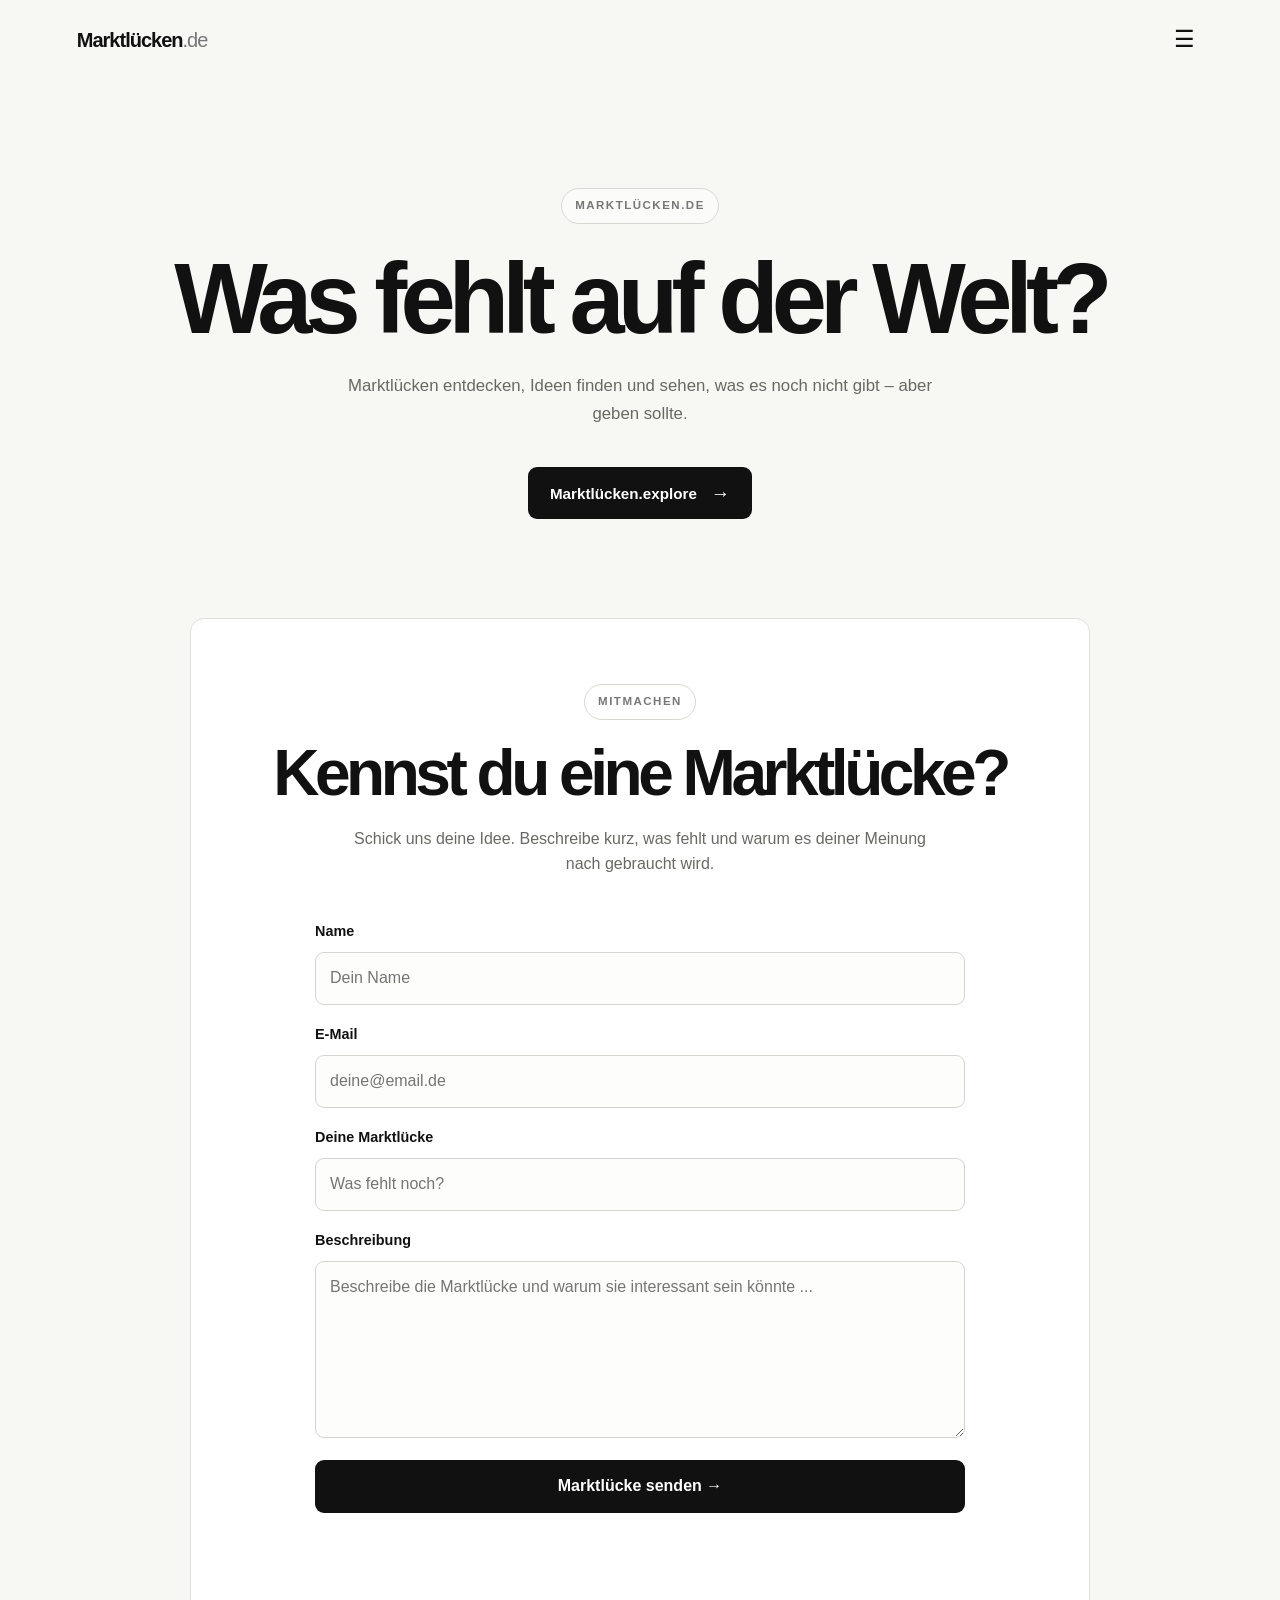
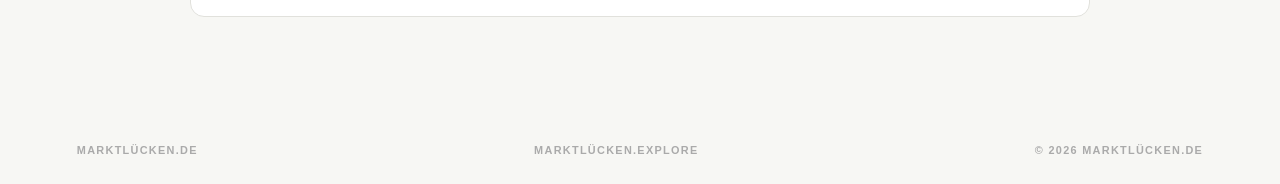
==== commit f7dc4d80: "Update footer with copyright secret admin access" ====
--- a/index.html
+++ b/index.html
@@ -1 +1 @@
-<!doctype html><html lang="de"><head><meta charset="UTF-8"><meta name="viewport" content="width=device-width, initial-scale=1.0"><meta name="description" content="Marktlücken.de – Die Startseite für die Entdeckung neuer Marktlücken."><title>Marktlücken.de</title><link rel="icon" href="favicon.ico" sizes="any"><link rel="icon" type="image/png" sizes="32x32" href="favicon-32x32.png"><link rel="icon" type="image/png" sizes="16x16" href="favicon-16x16.png"><link rel="apple-touch-icon" sizes="180x180" href="apple-touch-icon.png"><link rel="manifest" href="site.webmanifest"><link rel="stylesheet" href="style.css?v=6"></head><body><header class="header"><a class="logo" href="index.html" aria-label="Marktlücken.de Startseite">Marktlücken<span>.de</span></a><button class="menu-button" id="menuButton" aria-label="Menü öffnen" aria-expanded="false">☰</button><nav class="menu" id="menu" aria-hidden="true"><a href="explore.html">Marktlücken.explore</a><a href="login.html">Kundenbereich</a><a href="#neu">Marktlücke einreichen</a></nav></header><main><section class="hero" id="suchen"><p class="eyebrow">Marktlücken.de</p><h1>Was fehlt auf der Welt?</h1><p class="intro">Marktlücken entdecken, Ideen finden und sehen, was es noch nicht gibt – aber geben sollte.</p><div style="display:flex;gap:10px;justify-content:center;flex-wrap:wrap"><a class="explore-button explore-button-main" href="explore.html"><span>Marktlücken.explore</span><span class="explore-arrow">→</span></a><a class="outline-button explore-button-main" href="login.html">Kundenbereich</a></div></section><section class="submit-section" id="neu"><p class="eyebrow">Mitmachen</p><h2>Kennst du eine Marktlücke?</h2><p>Schick uns deine Idee. Beschreibe kurz, was fehlt und warum es deiner Meinung nach gebraucht wird.</p><form class="contact-form" id="submitForm"><input type="hidden" name="access_key" value="c2d65e1c-9440-48fb-8291-b206c6a3649f"><input type="hidden" name="subject" value="Neue Marktlücke über Marktlücken.de"><input type="hidden" name="from_name" value="Marktlücken.de"><label for="name">Name</label><input id="name" name="name" type="text" autocomplete="name" placeholder="Dein Name" required><label for="email">E-Mail</label><input id="email" name="email" type="email" autocomplete="email" placeholder="deine@email.de" required><label for="idea">Deine Marktlücke</label><input id="idea" name="idea" type="text" placeholder="Was fehlt noch?" required><label for="message">Beschreibung</label><textarea id="message" name="message" rows="6" placeholder="Beschreibe die Marktlücke und warum sie interessant sein könnte ..." required></textarea><button class="submit-form-button" type="submit">Marktlücke senden →</button><p class="form-status" id="formStatus" role="status" aria-live="polite"></p></form></section></main><footer><a href="index.html">Marktlücken.de</a><a href="explore.html">Marktlücken.explore</a><a href="login.html">Kundenbereich</a></footer><script src="auth.js"></script><script src="script.js"></script></body></html>+<!doctype html><html lang="de"><head><meta charset="UTF-8"><meta name="viewport" content="width=device-width, initial-scale=1.0"><meta name="description" content="Marktlücken.de – Die Startseite für die Entdeckung neuer Marktlücken."><title>Marktlücken.de</title><link rel="icon" href="favicon.ico" sizes="any"><link rel="icon" type="image/png" sizes="32x32" href="favicon-32x32.png"><link rel="icon" type="image/png" sizes="16x16" href="favicon-16x16.png"><link rel="apple-touch-icon" sizes="180x180" href="apple-touch-icon.png"><link rel="manifest" href="site.webmanifest"><link rel="stylesheet" href="style.css?v=7"></head><body><header class="header"><a class="logo" href="index.html" aria-label="Marktlücken.de Startseite">Marktlücken<span>.de</span></a><button class="menu-button" id="menuButton" aria-label="Menü öffnen" aria-expanded="false">☰</button><nav class="menu" id="menu" aria-hidden="true"><a href="explore.html">Marktlücken.explore</a><a href="#neu">Marktlücke einreichen</a></nav></header><main><section class="hero" id="suchen"><p class="eyebrow">Marktlücken.de</p><h1>Was fehlt auf der Welt?</h1><p class="intro">Marktlücken entdecken, Ideen finden und sehen, was es noch nicht gibt – aber geben sollte.</p><div style="display:flex;gap:10px;justify-content:center;flex-wrap:wrap"><a class="explore-button explore-button-main" href="explore.html"><span>Marktlücken.explore</span><span class="explore-arrow">→</span></a></div></section><section class="submit-section" id="neu"><p class="eyebrow">Mitmachen</p><h2>Kennst du eine Marktlücke?</h2><p>Schick uns deine Idee. Beschreibe kurz, was fehlt und warum es deiner Meinung nach gebraucht wird.</p><form class="contact-form" id="submitForm"><input type="hidden" name="access_key" value="c2d65e1c-9440-48fb-8291-b206c6a3649f"><input type="hidden" name="subject" value="Neue Marktlücke über Marktlücken.de"><input type="hidden" name="from_name" value="Marktlücken.de"><label for="name">Name</label><input id="name" name="name" type="text" autocomplete="name" placeholder="Dein Name" required><label for="email">E-Mail</label><input id="email" name="email" type="email" autocomplete="email" placeholder="deine@email.de" required><label for="idea">Deine Marktlücke</label><input id="idea" name="idea" type="text" placeholder="Was fehlt noch?" required><label for="message">Beschreibung</label><textarea id="message" name="message" rows="6" placeholder="Beschreibe die Marktlücke und warum sie interessant sein könnte ..." required></textarea><button class="submit-form-button" type="submit">Marktlücke senden →</button><p class="form-status" id="formStatus" role="status" aria-live="polite"></p></form></section></main><footer><a href="index.html">Marktlücken.de</a><a href="explore.html">Marktlücken.explore</a><span class="copyright-secret" id="secretAdminTrigger" title="© Marktlücken.de">© 2026 Marktlücken.de</span></footer><script src="auth.js"></script><script src="script.js"></script><script>document.getElementById('secretAdminTrigger')?.addEventListener('click',()=>location.href='login.html?admin=1');</script></body></html>
